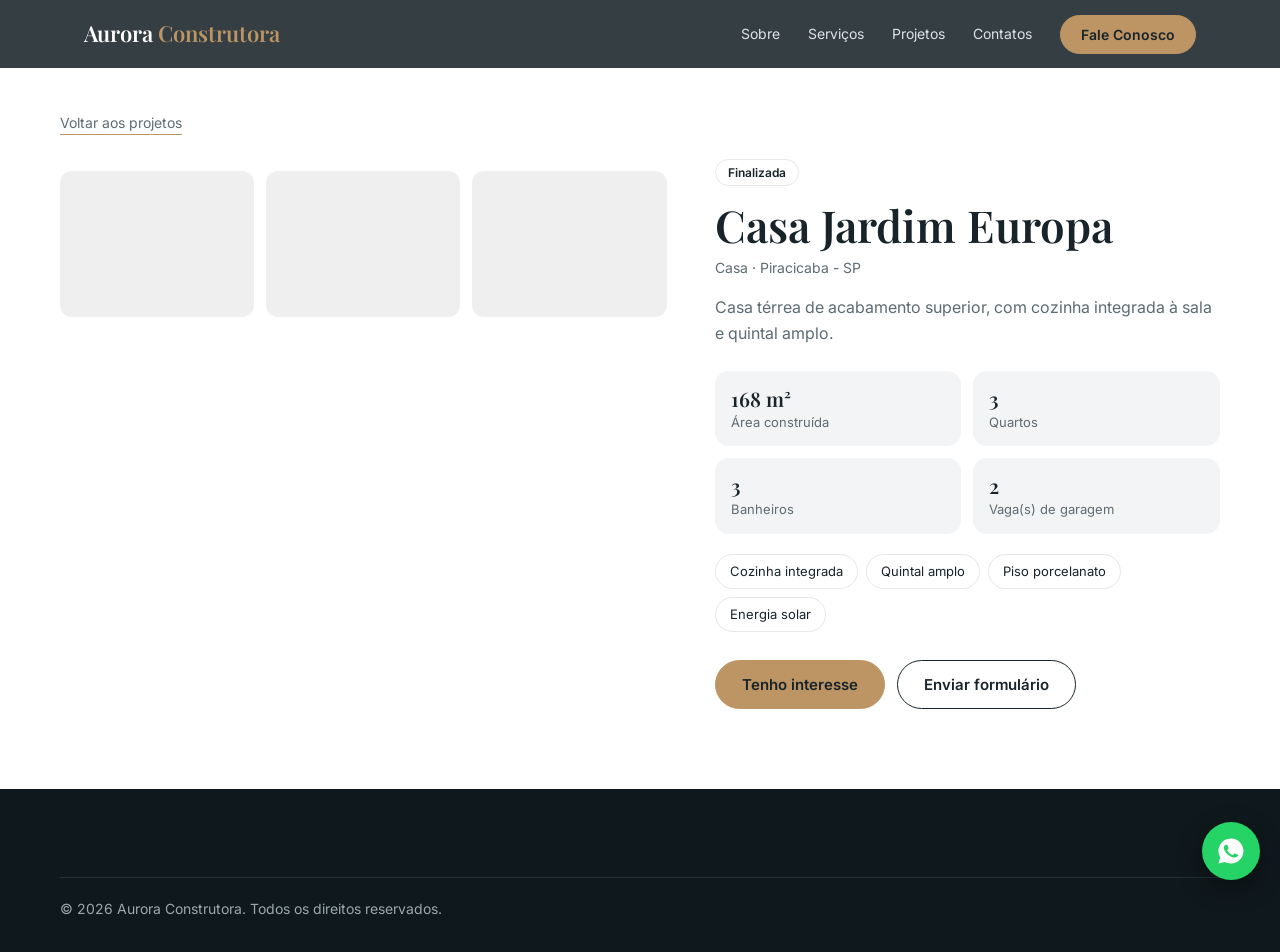
==== imovel.html @ eb1aab71 "feat/fazendo o site completo" ====
<!DOCTYPE html>
<html lang="pt-br">
<head>
    <meta charset="UTF-8">
    <meta name="viewport" content="width=device-width, initial-scale=1.0">
    <link rel="preconnect" href="https://fonts.googleapis.com">
    <link rel="preconnect" href="https://fonts.gstatic.com" crossorigin>
    <link href="https://fonts.googleapis.com/css2?family=Inter:wght@400;500;600&family=Playfair+Display:wght@500;600;700&display=swap" rel="stylesheet">
    <link rel="stylesheet" href="./styles/styles.css">
    <title>Imóvel | Aurora Construtora</title>
</head>
<body>
    <section class="menuBg">
        <header class="menu">
            <div class="logo">
                <a href="index.html"><h1>Aurora <span>Construtora</span></h1></a>
            </div>
            <div class="menuLinks">
                <ul>
                    <li><a href="index.html#containerSobre">Sobre</a></li>
                    <li><a href="index.html#servicos">Serviços</a></li>
                    <li><a href="index.html#containerDestaque">Projetos</a></li>
                    <li><a href="index.html#containerContato">Contatos</a></li>
                    <li><a href="index.html#containerContato" class="botaoFale">Fale Conosco</a></li>
                </ul>
            </div>
        </header>
    </section>

    <!-- Preenchido pelo script.js a partir do ?id= da URL -->
    <main class="containerDetalhe" id="detalhe"></main>

    <footer class="rodape">
        <p class="direitos">© 2026 Aurora Construtora. Todos os direitos reservados.</p>
    </footer>

    <a class="whatsapp" href="https://wa.me/5519900000000" target="_blank" rel="noopener" aria-label="Falar no WhatsApp">
        <svg viewBox="0 0 24 24"><path d="M12 2a10 10 0 00-8.6 15.1L2 22l5-1.3A10 10 0 1012 2zm5.2 14c-.2.6-1.3 1.2-1.8 1.2-.5.1-1 .2-3.3-.7-2.8-1.2-4.6-4-4.7-4.2-.1-.2-1.1-1.5-1.1-2.8s.7-2 1-2.3c.2-.3.5-.3.7-.3h.5c.2 0 .4 0 .6.5l.9 2.1c.1.2.1.4 0 .5l-.4.6-.4.4c-.1.2-.3.3-.1.6.2.3.8 1.3 1.7 2.1 1.2 1 2.1 1.3 2.4 1.5.3.1.5.1.6-.1l.9-1.1c.2-.3.4-.2.6-.1l2 1c.3.1.5.2.5.3.1.2.1.8-.1 1.4z"/></svg>
    </a>

    <script src="./script.js"></script>
</body>
</html>
---- styles/styles.css ----
/* ===== VARIÁVEIS ===== */
:root {
    --petroleo: #18242A;
    --petroleo2: #2A3B44;
    --dourado: #BD9464;
    --branco: #FFFFFF;
    --cinza: #F3F4F5;
    --texto: #5d6b72;
    --borda: #e4e7e9;
    --lateral: max(24px, calc((100% - 1160px) / 2)); /* margem lateral que centraliza o conteúdo */
}

* { box-sizing: border-box; margin: 0; padding: 0; }
html { scroll-behavior: smooth; scroll-padding-top: 80px; }
body { font-family: 'Inter', system-ui, sans-serif; color: var(--petroleo); background: var(--branco); line-height: 1.6; }
a { color: inherit; text-decoration: none; }
ul { list-style: none; }
h1, h2, h3, h4 { font-family: 'Playfair Display', Georgia, serif; font-weight: 600; line-height: 1.15; }
:focus-visible { outline: 2px solid var(--dourado); outline-offset: 3px; }

/* ===== BOTÕES ===== */
.botaoProjetos, .botaoFale, .botaoSaibaMais {
    display: inline-block; padding: 14px 26px; border-radius: 999px; font: 600 15px 'Inter', sans-serif;
    border: 1px solid var(--dourado); cursor: pointer; text-align: center; transition: filter .2s, background .2s;
}
.botaoProjetos, .botaoSaibaMais { background: var(--dourado); color: var(--petroleo); }
.botaoProjetos:hover, .botaoSaibaMais:hover { filter: brightness(1.08); }
.menuLinks .botaoFale { background: var(--dourado); color: var(--petroleo); padding: 10px 20px; }
.locacaoBotoes .botaoFale { background: none; color: var(--branco); border-color: #ffffff66; }
.locacaoBotoes .botaoFale:hover { border-color: var(--dourado); color: var(--dourado); }

/* ===== MENU ===== */
.menuBg { position: fixed; top: 0; left: 0; right: 0; z-index: 20; background: rgba(24, 36, 42, .88); backdrop-filter: blur(12px); }
.menu { max-width: 1160px; margin: 0 auto; padding: 0 24px; height: 68px; display: flex; align-items: center; justify-content: space-between; }
.logo h1 { font-size: 22px; color: var(--branco); }
.logo span { color: var(--dourado); }
.menuLinks ul { display: flex; align-items: center; gap: 28px; }
.menuLinks a { color: #dfe4e6; font-size: 14px; }
.menuLinks a:hover { color: var(--dourado); }
.menuLinks .botaoFale:hover { color: var(--petroleo); filter: brightness(1.08); }

/* ===== HERO ===== */
.containerPrincipal {
    background: var(--petroleo); color: var(--branco); padding: 140px var(--lateral) 0;
    display: grid; grid-template-columns: 1.1fr .9fr; gap: 48px; align-items: end;
}
.containerPrincipalTextos > p:first-child { color: var(--dourado); font-weight: 500; margin-bottom: 16px; }
.containerPrincipalTextos h1 { font-size: clamp(40px, 6vw, 72px); letter-spacing: -.02em; }
.containerPrincipalTextos > p:nth-child(3) { color: #b9c3c8; font-size: 18px; max-width: 46ch; margin: 24px 0 32px; }
.locacaoBotoes { display: flex; gap: 12px; flex-wrap: wrap; }
.avaliacoes ul { display: flex; flex-wrap: wrap; gap: 12px 28px; padding: 40px 0 56px; color: #b9c3c8; font-size: 14px; }
.avaliacoes li { border-left: 2px solid var(--dourado); padding-left: 12px; }
.reservas {
    position: relative; width: 100%; max-width: 440px; aspect-ratio: 4 / 5; justify-self: end; overflow: hidden;
    border-radius: 999px 999px 0 0; background: linear-gradient(180deg, #e2bd8c 0%, var(--dourado) 38%, var(--petroleo2) 100%);
}
.reservas img { position: absolute; inset: 0; width: 100%; height: 100%; object-fit: cover; }
.cardTexto {
    position: absolute; left: 16px; right: 16px; bottom: 16px; padding: 18px 20px; border-radius: 16px;
    background: rgba(24, 36, 42, .78); backdrop-filter: blur(8px); font-size: 15px;
}
.cardTexto span { color: var(--dourado); }

/* ===== SEÇÕES (espaçamento comum e textos de apoio) ===== */
.containerSobre, .containerDestaque, .containerPortifolio, .containerContato { padding: 96px var(--lateral); }
.containerSobre > p:first-child, .containerTitulo > p, .contatoTextos > p:first-child { color: var(--dourado); font-weight: 600; margin-bottom: 12px; }

/* ===== SOBRE ===== */
.containerSobre h1 { font-size: clamp(30px, 4vw, 46px); max-width: 20ch; }
.containerSobre > p:nth-of-type(2) { color: var(--texto); max-width: 62ch; margin-top: 24px; }
.containerSobre > p:nth-of-type(3) {
    font: italic 500 22px 'Playfair Display', serif; border-left: 3px solid var(--dourado); padding-left: 20px; margin: 32px 0 56px; max-width: 40ch;
}
.cards { display: grid; grid-template-columns: repeat(4, 1fr); gap: 20px; }
.card { border: 1px solid var(--borda); border-top: 3px solid var(--dourado); border-radius: 20px; padding: 28px 24px; }
.card h4 { font-size: 21px; margin-bottom: 10px; }
.card p { color: var(--texto); font-size: 15px; }

/* ===== DESTAQUES ===== */
.containerDestaque { background: var(--cinza); }
.containerTitulo { display: grid; grid-template-columns: 1fr auto; gap: 4px 24px; align-items: end; margin-bottom: 36px; }
.containerTitulo p { grid-column: 1 / -1; }
.containerTitulo h1 { font-size: clamp(30px, 4vw, 44px); max-width: 22ch; }
.containerTitulo a { color: var(--petroleo); font-weight: 600; border-bottom: 2px solid var(--dourado); padding-bottom: 2px; }
.cardsDestaque { display: grid; grid-template-columns: 1.4fr 1fr; grid-template-rows: repeat(2, 250px); gap: 16px; }
.cardCasa {
    position: relative; overflow: hidden; border-radius: 20px; display: flex; align-items: flex-end; color: var(--branco);
    background-size: cover; background-position: center;
}
.cardCasa::after { content: ""; position: absolute; inset: 0; background: linear-gradient(0deg, rgba(24, 36, 42, .85), transparent 60%); }
.cardCasa1 { grid-row: span 2; }
/* Troque as imagens: coloque os arquivos em img/ com estes nomes */
.cardCasa1 { background-image: url(../img/destaque1.jpg), linear-gradient(160deg, #2A3B44, #18242A); }
.cardCasa2 { background-image: url(../img/destaque2.jpg), linear-gradient(160deg, #35505d, #18242A); }
.cardCasa3 { background-image: url(../img/destaque3.jpg), linear-gradient(160deg, #2A3B44, #0f181c); }
.textoCard { position: relative; z-index: 1; padding: 24px; }
.smallCard { color: #e2c9a3; font-size: 14px; font-weight: 500; }
.h2Card { font-size: 24px; margin: 2px 0 4px; }
.textoCard p:last-child { font-size: 14px; color: #dfe4e6; }

/* ===== PORTFÓLIO ===== */
.filtros { display: flex; gap: 8px; flex-wrap: wrap; margin-bottom: 28px; }
.filtro { border: 1px solid var(--borda); background: none; color: var(--petroleo); border-radius: 999px; padding: 10px 20px; font: 500 14px 'Inter', sans-serif; cursor: pointer; }
.filtro.ativo { background: var(--petroleo); border-color: var(--petroleo); color: var(--branco); }
.listaImoveis { display: grid; grid-template-columns: repeat(3, 1fr); gap: 24px; }
.cardImovel { border: 1px solid var(--borda); border-radius: 20px; overflow: hidden; background: var(--branco); }
.fotoImovel { position: relative; aspect-ratio: 16 / 11; background-size: cover; background-position: center; }
.status { display: inline-block; font: 600 12px 'Inter', sans-serif; padding: 5px 12px; border-radius: 999px; }
.status.andamento { background: var(--dourado); color: var(--petroleo); }
.status.finalizada { background: var(--branco); color: var(--petroleo); border: 1px solid var(--borda); }
.fotoImovel .status { position: absolute; top: 14px; left: 14px; }
.infoImovel { padding: 20px; }
.infoImovel h3 { font-size: 21px; }
.local { color: var(--texto); font-size: 14px; margin: 4px 0 14px; }
.specs { display: flex; gap: 16px; font-size: 14px; color: var(--texto); margin-bottom: 18px; min-height: 22px; }
.specs li { border-left: 2px solid var(--dourado); padding-left: 10px; }
.botaoSaibaMais { width: 100%; padding: 12px; }

/* ===== CONTATO ===== */
.containerContato { background: var(--petroleo); color: var(--branco); display: grid; grid-template-columns: 1fr 1.1fr; gap: 64px; }
.contatoTextos h1 { font-size: clamp(30px, 4vw, 44px); max-width: 14ch; }
.contatoTextos > p:last-child { color: #b9c3c8; margin-top: 18px; max-width: 38ch; }
.formContato { display: grid; grid-template-columns: 1fr 1fr; gap: 14px; }
.campoLargo { grid-column: span 2; }
.formContato label { display: grid; gap: 6px; font-size: 13px; color: #b9c3c8; }
.formContato input, .formContato select, .formContato textarea {
    width: 100%; font: 400 15px 'Inter', sans-serif; color: var(--branco); background: var(--petroleo2);
    border: 1px solid #3b4f59; border-radius: 12px; padding: 13px 14px;
}
.formContato textarea { min-height: 90px; resize: vertical; }
.confirmacao { color: var(--dourado); font-size: 14px; margin-left: 12px; }

/* ===== RODAPÉ ===== */
.rodape { background: #0f181c; color: #9aa8ae; padding: 56px var(--lateral) 32px; font-size: 14px; }
.rodapeConteudo { display: grid; grid-template-columns: 1.4fr 1fr 1fr; gap: 40px; }
.rodape h3 { color: var(--branco); font-size: 22px; margin-bottom: 12px; }
.rodape h3 span { color: var(--dourado); }
.rodape h4 { color: var(--branco); font: 600 15px 'Inter', sans-serif; margin-bottom: 12px; }
.rodape a { display: block; margin-bottom: 8px; }
.rodape a:hover { color: var(--dourado); }
.direitos { margin-top: 32px; border-top: 1px solid #22313a; padding-top: 20px; }

/* ===== WHATSAPP FLUTUANTE ===== */
.whatsapp {
    position: fixed; right: 20px; bottom: 20px; z-index: 30; width: 58px; height: 58px; border-radius: 50%;
    background: #25D366; display: grid; place-items: center; box-shadow: 0 8px 24px rgba(0, 0, 0, .35);
}
.whatsapp svg { width: 30px; height: 30px; fill: var(--branco); }

/* ===== PÁGINA DO IMÓVEL ===== */
.containerDetalhe { padding: 110px var(--lateral) 80px; }
.voltar { display: inline-block; margin-bottom: 24px; color: var(--texto); font-size: 14px; border-bottom: 1px solid var(--dourado); }
.detalheGrid { display: grid; grid-template-columns: 1.2fr 1fr; gap: 48px; align-items: start; }
.fotoPrincipal { aspect-ratio: 4 / 3; border-radius: 20px; background-size: cover; background-position: center; }
.miniaturas { display: grid; grid-template-columns: repeat(3, 1fr); gap: 12px; margin-top: 12px; }
.mini { aspect-ratio: 4 / 3; border: 2px solid transparent; border-radius: 12px; cursor: pointer; background-size: cover; background-position: center; }
.mini:hover { border-color: var(--dourado); }
.detalheInfo h1 { font-size: clamp(30px, 4vw, 44px); margin: 14px 0 6px; }
.descricao { color: var(--texto); margin: 16px 0 24px; }
.obra { margin-bottom: 24px; font-size: 14px; }
.progresso { height: 8px; background: var(--borda); border-radius: 999px; margin-top: 8px; overflow: hidden; }
.progresso div { height: 100%; background: var(--dourado); }
.ficha { display: grid; grid-template-columns: repeat(2, 1fr); gap: 12px; margin-bottom: 20px; }
.ficha li { background: var(--cinza); border-radius: 14px; padding: 14px 16px; font-size: 13px; color: var(--texto); }
.ficha strong { display: block; font: 600 20px 'Playfair Display', serif; color: var(--petroleo); }
.diferenciais { display: flex; flex-wrap: wrap; gap: 8px; margin-bottom: 28px; }
.diferenciais li { border: 1px solid var(--borda); border-radius: 999px; padding: 6px 14px; font-size: 13px; }
.detalheInfo .botaoFale { color: var(--petroleo); border-color: var(--petroleo); background: none; }

/* ===== RESPONSIVO ===== */
@media (max-width: 960px) {
    .cards { grid-template-columns: 1fr 1fr; }
    .listaImoveis { grid-template-columns: 1fr 1fr; }
}
@media (max-width: 760px) {
    .menuLinks li:not(:last-child) { display: none; }
    .containerPrincipal, .containerContato, .detalheGrid, .rodapeConteudo { grid-template-columns: 1fr; }
    .reservas { justify-self: center; max-width: 320px; }
    .cards, .listaImoveis { grid-template-columns: 1fr; }
    .cardsDestaque { grid-template-columns: 1fr; grid-template-rows: none; }
    .cardCasa { min-height: 220px; }
    .cardCasa1 { grid-row: auto; min-height: 300px; }
    .containerSobre, .containerDestaque, .containerPortifolio, .containerContato { padding-top: 64px; padding-bottom: 64px; }
    .formContato { grid-template-columns: 1fr; }
    .campoLargo { grid-column: auto; }
    .containerTitulo { grid-template-columns: 1fr; }
}
@media (prefers-reduced-motion: reduce) { html { scroll-behavior: auto; } }

/* ===== MODERNIZAÇÃO ===== */
body { -webkit-font-smoothing: antialiased; }
.menuBg { transition: background .3s, box-shadow .3s; }
.menuBg.rolou { background: rgba(24, 36, 42, .97); box-shadow: 0 8px 30px rgba(0, 0, 0, .25); }

/* Hero: brilho dourado, título em degradê e estatísticas em "vidro" */
.containerPrincipal { background: radial-gradient(900px 520px at 88% 18%, rgba(189, 148, 100, .28), transparent 60%), var(--petroleo); }
.containerPrincipalTextos h1 { background: linear-gradient(180deg, #fff 40%, #e8d3b3); -webkit-background-clip: text; background-clip: text; color: transparent; }
.avaliacoes li { border: 1px solid rgba(255, 255, 255, .12); background: rgba(255, 255, 255, .06); border-radius: 14px; padding: 10px 16px; backdrop-filter: blur(6px); }
.reservas { box-shadow: 0 30px 80px rgba(0, 0, 0, .45); }
.reservas img { transition: transform 1.2s ease; }
.reservas:hover img { transform: scale(1.05); }

/* Sobre: texto à esquerda e foto em arco à direita */
.containerSobre { display: grid; grid-template-columns: 1.1fr .9fr; column-gap: 64px; align-content: start; }
.containerSobre > * { grid-column: 1; }
.containerSobre > .sobreImagem { grid-column: 2; grid-row: 1 / 5; width: 100%; height: 100%; min-height: 420px; object-fit: cover; border-radius: 220px 220px 24px 24px; }
.containerSobre > .cards { grid-column: 1 / -1; }
.card { background: var(--branco); }

/* Cards: elevam ao passar o mouse */
.card:hover, .cardImovel:hover { transform: translateY(-6px); box-shadow: 0 24px 50px rgba(24, 36, 42, .14); }
.card:hover { border-top-color: var(--petroleo); }
.cardCasa { transition: filter .3s; }
.cardCasa:hover { filter: brightness(1.1); }
.fotoImovel::after { content: ""; position: absolute; inset: 0; background: linear-gradient(0deg, rgba(24, 36, 42, .35), transparent 55%); }
.fotoImovel .status { z-index: 1; }

/* Formulário em "vidro" */
.formContato { background: rgba(255, 255, 255, .04); border: 1px solid rgba(255, 255, 255, .08); border-radius: 24px; padding: 28px; }
.formContato input:focus, .formContato select:focus, .formContato textarea:focus { border-color: var(--dourado); outline: none; }

/* WhatsApp pulsando */
@keyframes pulso { 0% { box-shadow: 0 0 0 0 rgba(37, 211, 102, .5); } 100% { box-shadow: 0 0 0 18px rgba(37, 211, 102, 0); } }
.whatsapp { animation: pulso 2.4s infinite; }

/* Animação de entrada (classes adicionadas pelo script.js) */
.reveal { opacity: 0; transform: translateY(24px); transition: opacity .7s ease, transform .5s ease, box-shadow .35s ease; }
.reveal.visivel { opacity: 1; transform: none; }
.card.reveal:hover, .cardImovel.reveal:hover { transform: translateY(-6px); }

@media (max-width: 760px) {
    .containerSobre { grid-template-columns: 1fr; }
    .containerSobre > .sobreImagem { grid-column: 1; grid-row: auto; min-height: 320px; margin-bottom: 40px; }
}
@media (prefers-reduced-motion: reduce) { .whatsapp { animation: none; } }
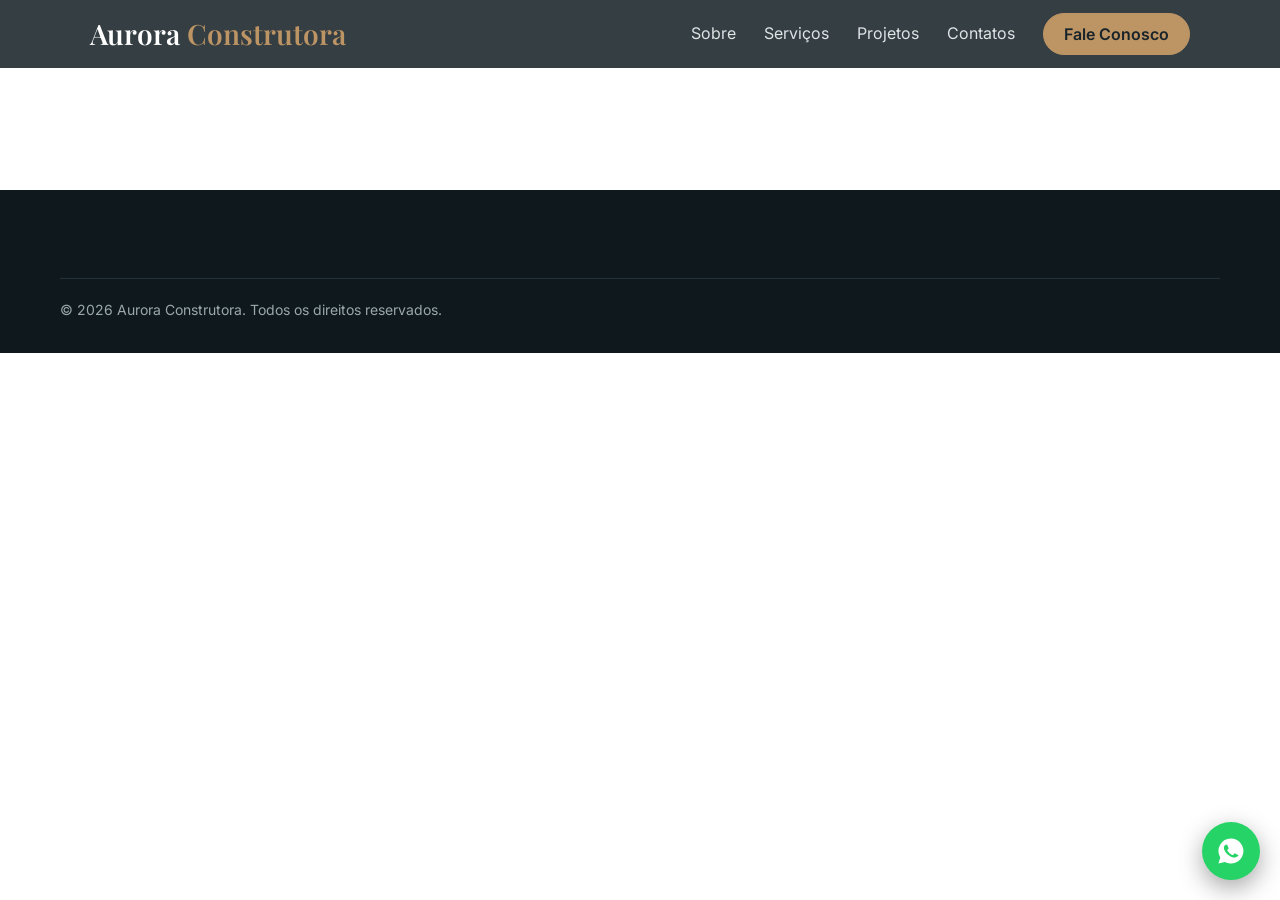
==== commit 9e0dd7a8: "fix/tentando arrumar alguns erros" ====
--- a/imovel.html
+++ b/imovel.html
@@ -6,7 +6,9 @@
     <link rel="preconnect" href="https://fonts.googleapis.com">
     <link rel="preconnect" href="https://fonts.gstatic.com" crossorigin>
     <link href="https://fonts.googleapis.com/css2?family=Inter:wght@400;500;600&family=Playfair+Display:wght@500;600;700&display=swap" rel="stylesheet">
+
     <link rel="stylesheet" href="./styles/styles.css">
+        <link rel="icon" type="image/x-icon" href="./images/icon_casa.png">
     <title>Imóvel | Aurora Construtora</title>
 </head>
 <body>
@@ -17,17 +19,16 @@
             </div>
             <div class="menuLinks">
                 <ul>
-                    <li><a href="index.html#containerSobre">Sobre</a></li>
-                    <li><a href="index.html#servicos">Serviços</a></li>
-                    <li><a href="index.html#containerDestaque">Projetos</a></li>
-                    <li><a href="index.html#containerContato">Contatos</a></li>
+                    <li class="itemMenu"><a href="index.html#containerSobre">Sobre</a></li>
+                    <li class="itemMenu"><a href="index.html#servicos">Serviços</a></li>
+                    <li class="itemMenu"><a href="index.html#containerDestaque">Projetos</a></li>
+                    <li class="itemMenu"><a href="index.html#containerContato">Contatos</a></li>
                     <li><a href="index.html#containerContato" class="botaoFale">Fale Conosco</a></li>
                 </ul>
             </div>
         </header>
     </section>
 
-    <!-- Preenchido pelo script.js a partir do ?id= da URL -->
     <main class="containerDetalhe" id="detalhe"></main>
 
     <footer class="rodape">
@@ -38,6 +39,6 @@
         <svg viewBox="0 0 24 24"><path d="M12 2a10 10 0 00-8.6 15.1L2 22l5-1.3A10 10 0 1012 2zm5.2 14c-.2.6-1.3 1.2-1.8 1.2-.5.1-1 .2-3.3-.7-2.8-1.2-4.6-4-4.7-4.2-.1-.2-1.1-1.5-1.1-2.8s.7-2 1-2.3c.2-.3.5-.3.7-.3h.5c.2 0 .4 0 .6.5l.9 2.1c.1.2.1.4 0 .5l-.4.6-.4.4c-.1.2-.3.3-.1.6.2.3.8 1.3 1.7 2.1 1.2 1 2.1 1.3 2.4 1.5.3.1.5.1.6-.1l.9-1.1c.2-.3.4-.2.6-.1l2 1c.3.1.5.2.5.3.1.2.1.8-.1 1.4z"/></svg>
     </a>
 
-    <script src="./script.js"></script>
+    <script src="./script.js" defer></script>
 </body>
-</html>
+</html>
--- a/styles/styles.css
+++ b/styles/styles.css
@@ -1,4 +1,8 @@
-/* ===== VARIÁVEIS ===== */
+/* ==========================================================
+   GERAL (todas as páginas)
+   ========================================================== */
+
+/* VARIÁVEIS */
 :root {
     --petroleo: #18242A;
     --petroleo2: #2A3B44;
@@ -7,229 +11,881 @@
     --cinza: #F3F4F5;
     --texto: #5d6b72;
     --borda: #e4e7e9;
-    --lateral: max(24px, calc((100% - 1160px) / 2)); /* margem lateral que centraliza o conteúdo */
-}
-
-* { box-sizing: border-box; margin: 0; padding: 0; }
-html { scroll-behavior: smooth; scroll-padding-top: 80px; }
-body { font-family: 'Inter', system-ui, sans-serif; color: var(--petroleo); background: var(--branco); line-height: 1.6; }
-a { color: inherit; text-decoration: none; }
-ul { list-style: none; }
-h1, h2, h3, h4 { font-family: 'Playfair Display', Georgia, serif; font-weight: 600; line-height: 1.15; }
-:focus-visible { outline: 2px solid var(--dourado); outline-offset: 3px; }
-
-/* ===== BOTÕES ===== */
+    --lateral: max(24px, calc((100% - 1160px) / 2));
+}
+
+/* BASE */
+* {
+    box-sizing: border-box;
+    margin: 0;
+    padding: 0;
+}
+
+html {
+    scroll-behavior: smooth;
+    scroll-padding-top: 80px;
+}
+
+body {
+    font-family: 'Inter', system-ui, sans-serif;
+    color: var(--petroleo);
+    background: var(--branco);
+    line-height: 1.6;
+    -webkit-font-smoothing: antialiased;
+}
+
+a {
+    color: inherit;
+    text-decoration: none;
+}
+
+ul {
+    list-style: none;
+}
+
+h1, h2, h3, h4 {
+    font-family: 'Playfair Display', Georgia, serif;
+    font-weight: 600;
+    line-height: 1.15;
+}
+
+:focus-visible {
+    outline: 2px solid var(--dourado);
+    outline-offset: 3px;
+}
+
+/* BOTÕES (estilo base comum; as variações ficam em cada seção) */
 .botaoProjetos, .botaoFale, .botaoSaibaMais {
-    display: inline-block; padding: 14px 26px; border-radius: 999px; font: 600 15px 'Inter', sans-serif;
-    border: 1px solid var(--dourado); cursor: pointer; text-align: center; transition: filter .2s, background .2s;
-}
-.botaoProjetos, .botaoSaibaMais { background: var(--dourado); color: var(--petroleo); }
-.botaoProjetos:hover, .botaoSaibaMais:hover { filter: brightness(1.08); }
-.menuLinks .botaoFale { background: var(--dourado); color: var(--petroleo); padding: 10px 20px; }
-.locacaoBotoes .botaoFale { background: none; color: var(--branco); border-color: #ffffff66; }
-.locacaoBotoes .botaoFale:hover { border-color: var(--dourado); color: var(--dourado); }
-
-/* ===== MENU ===== */
-.menuBg { position: fixed; top: 0; left: 0; right: 0; z-index: 20; background: rgba(24, 36, 42, .88); backdrop-filter: blur(12px); }
-.menu { max-width: 1160px; margin: 0 auto; padding: 0 24px; height: 68px; display: flex; align-items: center; justify-content: space-between; }
-.logo h1 { font-size: 22px; color: var(--branco); }
-.logo span { color: var(--dourado); }
-.menuLinks ul { display: flex; align-items: center; gap: 28px; }
-.menuLinks a { color: #dfe4e6; font-size: 14px; }
-.menuLinks a:hover { color: var(--dourado); }
-.menuLinks .botaoFale:hover { color: var(--petroleo); filter: brightness(1.08); }
-
-/* ===== HERO ===== */
+    display: inline-block;
+    padding: 14px 26px;
+    border-radius: 999px;
+    font: 600 15px 'Inter', sans-serif;
+    border: 1px solid var(--dourado);
+    cursor: pointer;
+    text-align: center;
+    transition: filter .2s, background .2s;
+}
+
+.botaoProjetos, .botaoSaibaMais {
+    background: var(--dourado);
+    color: var(--petroleo);
+}
+
+.botaoProjetos:hover, .botaoSaibaMais:hover {
+    filter: brightness(1.08);
+}
+
+/* ETIQUETA (texto pequeno dourado acima dos títulos) */
+.etiqueta {
+    color: var(--dourado);
+    font-weight: 600;
+    margin-bottom: 12px;
+}
+
+/* MENU */
+.menuBg {
+    position: fixed;
+    top: 0;
+    left: 0;
+    right: 0;
+    z-index: 20;
+    background: rgba(24, 36, 42, .88);
+    backdrop-filter: blur(12px);
+    transition: background .3s, box-shadow .3s;
+}
+
+.menuBg.rolou {
+    background: rgba(24, 36, 42, .97);
+    box-shadow: 0 8px 30px rgba(0, 0, 0, .25);
+}
+
+.menu {
+    max-width: 1160px;
+    margin: 0 auto;
+    padding: 0 30px;
+    height: 68px;
+    display: flex;
+    align-items: center;
+    justify-content: space-between;
+}
+
+.logo h1 {
+    font-size: 28px;
+    color: var(--branco);
+}
+
+.logo span {
+    color: var(--dourado);
+}
+
+.menuLinks ul {
+    display: flex;
+    align-items: center;
+    gap: 28px;
+}
+
+.menuLinks a {
+    color: #dfe4e6;
+    font-size: 16px;
+}
+
+.menuLinks a:hover {
+    color: var(--dourado);
+}
+
+/* Botão "Fale Conosco" do menu */
+.menuLinks .botaoFale {
+    background: var(--dourado);
+    color: var(--petroleo);
+    padding: 10px 20px;
+}
+
+.menuLinks .botaoFale:hover {
+    color: var(--petroleo);
+    filter: brightness(1.08);
+}
+
+/* RODAPÉ */
+.rodape {
+    background: #0f181c;
+    color: #9aa8ae;
+    padding: 56px var(--lateral) 32px;
+    font-size: 14px;
+}
+
+.rodapeConteudo {
+    display: grid;
+    grid-template-columns: 1.4fr 1fr 1fr;
+    gap: 40px;
+}
+
+.rodape h3 {
+    color: var(--branco);
+    font-size: 22px;
+    margin-bottom: 12px;
+}
+
+.rodape h3 span {
+    color: var(--dourado);
+}
+
+.rodape h4 {
+    color: var(--branco);
+    font: 600 15px 'Inter', sans-serif;
+    margin-bottom: 12px;
+}
+
+.rodape a {
+    display: block;
+    margin-bottom: 8px;
+}
+
+.rodape a:hover {
+    color: var(--dourado);
+}
+
+.direitos {
+    margin-top: 32px;
+    border-top: 1px solid #22313a;
+    padding-top: 20px;
+}
+
+/* WHATSAPP FLUTUANTE */
+.whatsapp {
+    position: fixed;
+    right: 20px;
+    bottom: 20px;
+    z-index: 30;
+    width: 58px;
+    height: 58px;
+    border-radius: 50%;
+    background: #25D366;
+    display: grid;
+    place-items: center;
+    box-shadow: 0 8px 24px rgba(0, 0, 0, .35);
+    transition: transform .5s ease;
+}
+
+.whatsapp svg {
+    width: 30px;
+    height: 30px;
+    fill: var(--branco);
+}
+
+.whatsapp:hover {
+    transform: scale(1.2);
+}
+
+
+/* PÁGINA PRINCIPAL */
+
+/* HERO */
 .containerPrincipal {
-    background: var(--petroleo); color: var(--branco); padding: 140px var(--lateral) 0;
-    display: grid; grid-template-columns: 1.1fr .9fr; gap: 48px; align-items: end;
-}
-.containerPrincipalTextos > p:first-child { color: var(--dourado); font-weight: 500; margin-bottom: 16px; }
-.containerPrincipalTextos h1 { font-size: clamp(40px, 6vw, 72px); letter-spacing: -.02em; }
-.containerPrincipalTextos > p:nth-child(3) { color: #b9c3c8; font-size: 18px; max-width: 46ch; margin: 24px 0 32px; }
-.locacaoBotoes { display: flex; gap: 12px; flex-wrap: wrap; }
-.avaliacoes ul { display: flex; flex-wrap: wrap; gap: 12px 28px; padding: 40px 0 56px; color: #b9c3c8; font-size: 14px; }
-.avaliacoes li { border-left: 2px solid var(--dourado); padding-left: 12px; }
+    background: radial-gradient(900px 520px at 88% 18%, rgba(189, 148, 100, .28), transparent 60%), var(--petroleo);
+    color: var(--branco);
+    padding: 140px var(--lateral) 0;
+    display: grid;
+    grid-template-columns: 1.1fr .9fr;
+    gap: 48px;
+    align-items: end;
+}
+
+.tituloHero {
+    font-size: clamp(40px, 6vw, 72px);
+    letter-spacing: -.02em;
+    background: linear-gradient(180deg, #fff 40%, #e8d3b3);
+    -webkit-background-clip: text;
+    background-clip: text;
+    color: transparent;
+}
+
+.textoHero {
+    color: #b9c3c8;
+    font-size: 18px;
+    max-width: 46ch;
+    margin: 24px 0 32px;
+}
+
+.locacaoBotoes {
+    display: flex;
+    gap: 12px;
+    flex-wrap: wrap;
+}
+
+.locacaoBotoes .botaoFale {
+    background: none;
+    color: var(--branco);
+    border-color: #ffffff66;
+}
+
+.locacaoBotoes .botaoFale:hover {
+    border-color: var(--dourado);
+    color: var(--dourado);
+}
+
+.avaliacoes ul {
+    display: flex;
+    flex-wrap: wrap;
+    gap: 12px 28px;
+    padding: 40px 0 56px;
+    color: #b9c3c8;
+    font-size: 14px;
+}
+
+.avaliacoes li {
+    border: 1px solid rgba(255, 255, 255, .12);
+    background: rgba(255, 255, 255, .06);
+    border-radius: 14px;
+    padding: 10px 16px;
+    backdrop-filter: blur(6px);
+}
+
+/* Foto em arco */
 .reservas {
-    position: relative; width: 100%; max-width: 440px; aspect-ratio: 4 / 5; justify-self: end; overflow: hidden;
-    border-radius: 999px 999px 0 0; background: linear-gradient(180deg, #e2bd8c 0%, var(--dourado) 38%, var(--petroleo2) 100%);
-}
-.reservas img { position: absolute; inset: 0; width: 100%; height: 100%; object-fit: cover; }
+    position: relative;
+    width: 100%;
+    max-width: 440px;
+    aspect-ratio: 4 / 5;
+    justify-self: end;
+    overflow: hidden;
+    border-radius: 999px 999px 0 0;
+    background: linear-gradient(180deg, #e2bd8c 0%, var(--dourado) 38%, var(--petroleo2) 100%);
+    box-shadow: 0 30px 80px rgba(0, 0, 0, .45);
+}
+
+.reservas img {
+    position: absolute;
+    inset: 0;
+    width: 100%;
+    height: 100%;
+    object-fit: cover;
+}
+
 .cardTexto {
-    position: absolute; left: 16px; right: 16px; bottom: 16px; padding: 18px 20px; border-radius: 16px;
-    background: rgba(24, 36, 42, .78); backdrop-filter: blur(8px); font-size: 15px;
-}
-.cardTexto span { color: var(--dourado); }
-
-/* ===== SEÇÕES (espaçamento comum e textos de apoio) ===== */
-.containerSobre, .containerDestaque, .containerPortifolio, .containerContato { padding: 96px var(--lateral); }
-.containerSobre > p:first-child, .containerTitulo > p, .contatoTextos > p:first-child { color: var(--dourado); font-weight: 600; margin-bottom: 12px; }
-
-/* ===== SOBRE ===== */
-.containerSobre h1 { font-size: clamp(30px, 4vw, 46px); max-width: 20ch; }
-.containerSobre > p:nth-of-type(2) { color: var(--texto); max-width: 62ch; margin-top: 24px; }
-.containerSobre > p:nth-of-type(3) {
-    font: italic 500 22px 'Playfair Display', serif; border-left: 3px solid var(--dourado); padding-left: 20px; margin: 32px 0 56px; max-width: 40ch;
-}
-.cards { display: grid; grid-template-columns: repeat(4, 1fr); gap: 20px; }
-.card { border: 1px solid var(--borda); border-top: 3px solid var(--dourado); border-radius: 20px; padding: 28px 24px; }
-.card h4 { font-size: 21px; margin-bottom: 10px; }
-.card p { color: var(--texto); font-size: 15px; }
-
-/* ===== DESTAQUES ===== */
-.containerDestaque { background: var(--cinza); }
-.containerTitulo { display: grid; grid-template-columns: 1fr auto; gap: 4px 24px; align-items: end; margin-bottom: 36px; }
-.containerTitulo p { grid-column: 1 / -1; }
-.containerTitulo h1 { font-size: clamp(30px, 4vw, 44px); max-width: 22ch; }
-.containerTitulo a { color: var(--petroleo); font-weight: 600; border-bottom: 2px solid var(--dourado); padding-bottom: 2px; }
-.cardsDestaque { display: grid; grid-template-columns: 1.4fr 1fr; grid-template-rows: repeat(2, 250px); gap: 16px; }
+    position: absolute;
+    left: 16px;
+    right: 16px;
+    bottom: 16px;
+    padding: 18px 20px;
+    border-radius: 16px;
+    background: rgba(24, 36, 42, .78);
+    backdrop-filter: blur(8px);
+    font-size: 15px;
+}
+
+.cardTexto span {
+    color: var(--dourado);
+}
+
+.containerSobre, .containerDestaque, .containerPortifolio, .containerContato {
+    padding: 96px var(--lateral);
+}
+
+/* SOBRE */
+.containerSobre {
+    display: grid;
+    grid-template-columns: 1.1fr .9fr;
+    column-gap: 64px;
+}
+
+.containerSobre h1 {
+    font-size: clamp(30px, 4vw, 46px);
+    max-width: 20ch;
+}
+
+.textoSobre {
+    color: var(--texto);
+    max-width: 62ch;
+    margin-top: 24px;
+}
+
+.citacao {
+    font: italic 500 22px 'Playfair Display', serif;
+    border-left: 3px solid var(--dourado);
+    padding-left: 20px;
+    margin: 32px 0 56px;
+    max-width: 40ch;
+}
+
+.sobreImagem {
+    width: 100%;
+    height: 100%;
+    min-height: 420px;
+    object-fit: cover;
+    border-radius: 220px 220px 24px 24px;
+}
+
+/* Cards de serviços */
+.cards {
+    grid-column: 1 / -1;
+    display: grid;
+    grid-template-columns: repeat(4, 1fr);
+    gap: 20px;
+    margin-top: 50px;
+}
+
+.card {
+    background: var(--branco);
+    border: 1px solid var(--borda);
+    border-top: 3px solid var(--dourado);
+    border-radius: 20px;
+    padding: 28px 24px;
+    transition: transform .3s, box-shadow .3s;
+}
+
+.card:hover {
+    transform: translateY(-6px);
+    box-shadow: 0 24px 50px rgba(24, 36, 42, .14);
+    border-top-color: var(--petroleo);
+}
+
+.card h4 {
+    font-size: 21px;
+    margin-bottom: 10px;
+}
+
+.card p {
+    color: var(--texto);
+    font-size: 15px;
+}
+
+/* DESTAQUES */
+.containerDestaque {
+    background: var(--cinza);
+}
+
+.containerTitulo {
+    display: grid;
+    grid-template-columns: 1fr auto;
+    gap: 4px 24px;
+    align-items: end;
+    margin-bottom: 36px;
+}
+
+.containerTitulo .etiqueta {
+    grid-column: 1 / -1;
+}
+
+.containerTitulo h1 {
+    font-size: clamp(30px, 4vw, 44px);
+    max-width: 22ch;
+}
+
+.containerTitulo a {
+    color: var(--petroleo);
+    font-weight: 600;
+    border-bottom: 2px solid var(--dourado);
+    padding-bottom: 2px;
+}
+
+.cardsDestaque {
+    display: grid;
+    grid-template-columns: 1.4fr 1fr;
+    grid-template-rows: repeat(2, 250px);
+    gap: 16px;
+}
+
 .cardCasa {
-    position: relative; overflow: hidden; border-radius: 20px; display: flex; align-items: flex-end; color: var(--branco);
-    background-size: cover; background-position: center;
-}
-.cardCasa::after { content: ""; position: absolute; inset: 0; background: linear-gradient(0deg, rgba(24, 36, 42, .85), transparent 60%); }
-.cardCasa1 { grid-row: span 2; }
-/* Troque as imagens: coloque os arquivos em img/ com estes nomes */
-.cardCasa1 { background-image: url(../img/destaque1.jpg), linear-gradient(160deg, #2A3B44, #18242A); }
-.cardCasa2 { background-image: url(../img/destaque2.jpg), linear-gradient(160deg, #35505d, #18242A); }
-.cardCasa3 { background-image: url(../img/destaque3.jpg), linear-gradient(160deg, #2A3B44, #0f181c); }
-.textoCard { position: relative; z-index: 1; padding: 24px; }
-.smallCard { color: #e2c9a3; font-size: 14px; font-weight: 500; }
-.h2Card { font-size: 24px; margin: 2px 0 4px; }
-.textoCard p:last-child { font-size: 14px; color: #dfe4e6; }
-
-/* ===== PORTFÓLIO ===== */
-.filtros { display: flex; gap: 8px; flex-wrap: wrap; margin-bottom: 28px; }
-.filtro { border: 1px solid var(--borda); background: none; color: var(--petroleo); border-radius: 999px; padding: 10px 20px; font: 500 14px 'Inter', sans-serif; cursor: pointer; }
-.filtro.ativo { background: var(--petroleo); border-color: var(--petroleo); color: var(--branco); }
-.listaImoveis { display: grid; grid-template-columns: repeat(3, 1fr); gap: 24px; }
-.cardImovel { border: 1px solid var(--borda); border-radius: 20px; overflow: hidden; background: var(--branco); }
-.fotoImovel { position: relative; aspect-ratio: 16 / 11; background-size: cover; background-position: center; }
-.status { display: inline-block; font: 600 12px 'Inter', sans-serif; padding: 5px 12px; border-radius: 999px; }
-.status.andamento { background: var(--dourado); color: var(--petroleo); }
-.status.finalizada { background: var(--branco); color: var(--petroleo); border: 1px solid var(--borda); }
-.fotoImovel .status { position: absolute; top: 14px; left: 14px; }
-.infoImovel { padding: 20px; }
-.infoImovel h3 { font-size: 21px; }
-.local { color: var(--texto); font-size: 14px; margin: 4px 0 14px; }
-.specs { display: flex; gap: 16px; font-size: 14px; color: var(--texto); margin-bottom: 18px; min-height: 22px; }
-.specs li { border-left: 2px solid var(--dourado); padding-left: 10px; }
-.botaoSaibaMais { width: 100%; padding: 12px; }
-
-/* ===== CONTATO ===== */
-.containerContato { background: var(--petroleo); color: var(--branco); display: grid; grid-template-columns: 1fr 1.1fr; gap: 64px; }
-.contatoTextos h1 { font-size: clamp(30px, 4vw, 44px); max-width: 14ch; }
-.contatoTextos > p:last-child { color: #b9c3c8; margin-top: 18px; max-width: 38ch; }
-.formContato { display: grid; grid-template-columns: 1fr 1fr; gap: 14px; }
-.campoLargo { grid-column: span 2; }
-.formContato label { display: grid; gap: 6px; font-size: 13px; color: #b9c3c8; }
+    position: relative;
+    overflow: hidden;
+    border-radius: 20px;
+    display: flex;
+    align-items: flex-end;
+    color: var(--branco);
+    background-size: cover;
+    background-position: center;
+    transition: filter .3s;
+}
+
+.cardCasa:hover {
+    filter: brightness(1.1);
+}
+
+.cardCasa::after {
+    content: "";
+    position: absolute;
+    inset: 0;
+    background: linear-gradient(0deg, rgba(24, 36, 42, .85), transparent 60%);
+}
+
+.cardCasa1 {
+    grid-row: span 2;
+    background-image: url(../img/destaque1.jpg), linear-gradient(160deg, #2A3B44, #18242A);
+}
+
+.cardCasa2 {
+    background-image: url(../img/destaque2.jpg), linear-gradient(160deg, #35505d, #18242A);
+}
+
+.cardCasa3 {
+    background-image: url(../img/destaque3.jpg), linear-gradient(160deg, #2A3B44, #0f181c);
+}
+
+.textoCard {
+    position: relative;
+    z-index: 1;
+    padding: 24px;
+}
+
+.smallCard {
+    color: #e2c9a3;
+    font-size: 14px;
+    font-weight: 500;
+}
+
+.h2Card {
+    font-size: 24px;
+    margin: 2px 0 4px;
+}
+
+.cidadeCard {
+    font-size: 14px;
+    color: #dfe4e6;
+}
+
+/* PORTFÓLIO */
+.filtros {
+    display: flex;
+    gap: 8px;
+    flex-wrap: wrap;
+    margin-bottom: 28px;
+}
+
+.filtro {
+    border: 1px solid var(--borda);
+    background: none;
+    color: var(--petroleo);
+    border-radius: 999px;
+    padding: 10px 20px;
+    font: 500 14px 'Inter', sans-serif;
+    cursor: pointer;
+}
+
+.filtro.ativo {
+    background: var(--petroleo);
+    border-color: var(--petroleo);
+    color: var(--branco);
+}
+
+.listaImoveis {
+    display: grid;
+    grid-template-columns: repeat(3, 1fr);
+    gap: 24px;
+}
+
+.cardImovel {
+    border: 1px solid var(--borda);
+    border-radius: 20px;
+    overflow: hidden;
+    background: var(--branco);
+    transition: transform .3s, box-shadow .3s;
+}
+
+.cardImovel:hover {
+    transform: translateY(-6px);
+    box-shadow: 0 24px 50px rgba(24, 36, 42, .14);
+}
+
+.fotoImovel {
+    position: relative;
+    aspect-ratio: 16 / 11;
+    background: var(--petroleo2);
+}
+
+.fotoImovel::after {
+    content: "";
+    position: absolute;
+    inset: 0;
+    background: linear-gradient(0deg, rgba(24, 36, 42, .35), transparent 55%);
+}
+
+.fotoImovel img {
+    display: block;
+    width: 100%;
+    height: 100%;
+    object-fit: cover;
+}
+
+.status {
+    display: inline-block;
+    font: 600 12px 'Inter', sans-serif;
+    padding: 5px 12px;
+    border-radius: 999px;
+}
+
+.status.andamento {
+    background: var(--dourado);
+    color: var(--petroleo);
+}
+
+.status.finalizada {
+    background: var(--branco);
+    color: var(--petroleo);
+    border: 1px solid var(--borda);
+}
+
+.fotoImovel .status {
+    position: absolute;
+    top: 14px;
+    left: 14px;
+    z-index: 1;
+}
+
+.infoImovel {
+    padding: 20px;
+}
+
+.infoImovel h3 {
+    font-size: 21px;
+}
+
+.local {
+    color: var(--texto);
+    font-size: 14px;
+    margin: 4px 0 14px;
+}
+
+.specs {
+    display: flex;
+    gap: 16px;
+    font-size: 14px;
+    color: var(--texto);
+    margin-bottom: 18px;
+    min-height: 22px;
+}
+
+.specs li {
+    border-left: 2px solid var(--dourado);
+    padding-left: 10px;
+}
+
+.botaoSaibaMais {
+    width: 100%;
+    padding: 12px;
+}
+
+/* CONTATO */
+.containerContato {
+    background: var(--petroleo);
+    color: var(--branco);
+    display: grid;
+    grid-template-columns: 1fr 1.1fr;
+    gap: 64px;
+}
+
+.contatoTextos h1 {
+    font-size: clamp(30px, 4vw, 44px);
+    max-width: 14ch;
+}
+
+.textoContato {
+    color: #b9c3c8;
+    margin-top: 18px;
+    max-width: 38ch;
+}
+
+.formContato {
+    display: grid;
+    grid-template-columns: 1fr 1fr;
+    gap: 14px;
+    background: rgba(255, 255, 255, .04);
+    border: 1px solid rgba(255, 255, 255, .08);
+    border-radius: 24px;
+    padding: 28px;
+}
+
+.campoLargo {
+    grid-column: span 2;
+}
+
+.formContato label {
+    display: grid;
+    gap: 6px;
+    font-size: 13px;
+    color: #b9c3c8;
+}
+
 .formContato input, .formContato select, .formContato textarea {
-    width: 100%; font: 400 15px 'Inter', sans-serif; color: var(--branco); background: var(--petroleo2);
-    border: 1px solid #3b4f59; border-radius: 12px; padding: 13px 14px;
-}
-.formContato textarea { min-height: 90px; resize: vertical; }
-.confirmacao { color: var(--dourado); font-size: 14px; margin-left: 12px; }
-
-/* ===== RODAPÉ ===== */
-.rodape { background: #0f181c; color: #9aa8ae; padding: 56px var(--lateral) 32px; font-size: 14px; }
-.rodapeConteudo { display: grid; grid-template-columns: 1.4fr 1fr 1fr; gap: 40px; }
-.rodape h3 { color: var(--branco); font-size: 22px; margin-bottom: 12px; }
-.rodape h3 span { color: var(--dourado); }
-.rodape h4 { color: var(--branco); font: 600 15px 'Inter', sans-serif; margin-bottom: 12px; }
-.rodape a { display: block; margin-bottom: 8px; }
-.rodape a:hover { color: var(--dourado); }
-.direitos { margin-top: 32px; border-top: 1px solid #22313a; padding-top: 20px; }
-
-/* ===== WHATSAPP FLUTUANTE ===== */
-.whatsapp {
-    position: fixed; right: 20px; bottom: 20px; z-index: 30; width: 58px; height: 58px; border-radius: 50%;
-    background: #25D366; display: grid; place-items: center; box-shadow: 0 8px 24px rgba(0, 0, 0, .35);
-}
-.whatsapp svg { width: 30px; height: 30px; fill: var(--branco); }
-
-/* ===== PÁGINA DO IMÓVEL ===== */
-.containerDetalhe { padding: 110px var(--lateral) 80px; }
-.voltar { display: inline-block; margin-bottom: 24px; color: var(--texto); font-size: 14px; border-bottom: 1px solid var(--dourado); }
-.detalheGrid { display: grid; grid-template-columns: 1.2fr 1fr; gap: 48px; align-items: start; }
-.fotoPrincipal { aspect-ratio: 4 / 3; border-radius: 20px; background-size: cover; background-position: center; }
-.miniaturas { display: grid; grid-template-columns: repeat(3, 1fr); gap: 12px; margin-top: 12px; }
-.mini { aspect-ratio: 4 / 3; border: 2px solid transparent; border-radius: 12px; cursor: pointer; background-size: cover; background-position: center; }
-.mini:hover { border-color: var(--dourado); }
-.detalheInfo h1 { font-size: clamp(30px, 4vw, 44px); margin: 14px 0 6px; }
-.descricao { color: var(--texto); margin: 16px 0 24px; }
-.obra { margin-bottom: 24px; font-size: 14px; }
-.progresso { height: 8px; background: var(--borda); border-radius: 999px; margin-top: 8px; overflow: hidden; }
-.progresso div { height: 100%; background: var(--dourado); }
-.ficha { display: grid; grid-template-columns: repeat(2, 1fr); gap: 12px; margin-bottom: 20px; }
-.ficha li { background: var(--cinza); border-radius: 14px; padding: 14px 16px; font-size: 13px; color: var(--texto); }
-.ficha strong { display: block; font: 600 20px 'Playfair Display', serif; color: var(--petroleo); }
-.diferenciais { display: flex; flex-wrap: wrap; gap: 8px; margin-bottom: 28px; }
-.diferenciais li { border: 1px solid var(--borda); border-radius: 999px; padding: 6px 14px; font-size: 13px; }
-.detalheInfo .botaoFale { color: var(--petroleo); border-color: var(--petroleo); background: none; }
-
-/* ===== RESPONSIVO ===== */
+    width: 100%;
+    font: 400 15px 'Inter', sans-serif;
+    color: var(--branco);
+    background: var(--petroleo2);
+    border: 1px solid #3b4f59;
+    border-radius: 12px;
+    padding: 13px 14px;
+}
+
+.formContato input:focus, .formContato select:focus, .formContato textarea:focus {
+    border-color: var(--dourado);
+    outline: none;
+}
+
+.formContato textarea {
+    min-height: 90px;
+    resize: vertical;
+}
+
+.confirmacao {
+    color: var(--dourado);
+    font-size: 14px;
+    margin-left: 12px;
+}
+
+
+/* PÁGINA IMÓVEL */
+
+.containerDetalhe {
+    padding: 110px var(--lateral) 80px;
+}
+
+.voltar {
+    display: inline-block;
+    margin-bottom: 24px;
+    color: var(--texto);
+    font-size: 14px;
+    border-bottom: 1px solid var(--dourado);
+}
+
+.detalheGrid {
+    display: grid;
+    grid-template-columns: 1.2fr 1fr;
+    gap: 48px;
+    align-items: start;
+}
+
+/* Galeria de fotos */
+.fotoPrincipal {
+    display: block;
+    width: 100%;
+    aspect-ratio: 4 / 3;
+    object-fit: cover;
+    border-radius: 20px;
+}
+
+.miniaturas {
+    display: grid;
+    grid-template-columns: repeat(3, 1fr);
+    gap: 12px;
+    margin-top: 12px;
+}
+
+.mini {
+    padding: 0;
+    overflow: hidden;
+    background: none;
+    aspect-ratio: 4 / 3;
+    border: 2px solid transparent;
+    border-radius: 12px;
+    cursor: pointer;
+}
+
+.mini:hover {
+    border-color: var(--dourado);
+}
+
+.mini img {
+    display: block;
+    width: 100%;
+    height: 100%;
+    object-fit: cover;
+}
+
+/* Informações do imóvel */
+.detalheInfo h1 {
+    font-size: clamp(30px, 4vw, 44px);
+    margin: 14px 0 6px;
+}
+
+.descricao {
+    color: var(--texto);
+    margin: 16px 0 24px;
+}
+
+.obra {
+    margin-bottom: 24px;
+    font-size: 14px;
+}
+
+.progresso {
+    height: 8px;
+    background: var(--borda);
+    border-radius: 999px;
+    margin-top: 8px;
+    overflow: hidden;
+}
+
+.progresso div {
+    height: 100%;
+    background: var(--dourado);
+}
+
+.ficha {
+    display: grid;
+    grid-template-columns: repeat(2, 1fr);
+    gap: 12px;
+    margin-bottom: 20px;
+}
+
+.ficha li {
+    background: var(--cinza);
+    border-radius: 14px;
+    padding: 14px 16px;
+    font-size: 13px;
+    color: var(--texto);
+}
+
+.ficha strong {
+    display: block;
+    font: 600 20px 'Playfair Display', serif;
+    color: var(--petroleo);
+}
+
+.diferenciais {
+    display: flex;
+    flex-wrap: wrap;
+    gap: 8px;
+    margin-bottom: 28px;
+}
+
+.diferenciais li {
+    border: 1px solid var(--borda);
+    border-radius: 999px;
+    padding: 6px 14px;
+    font-size: 13px;
+}
+
+/* Botão "Enviar formulário" */
+.detalheInfo .botaoFale {
+    color: var(--petroleo);
+    border-color: var(--petroleo);
+    background: none;
+}
+
+
+/* RESPONSIVIDADE */
+
 @media (max-width: 960px) {
-    .cards { grid-template-columns: 1fr 1fr; }
-    .listaImoveis { grid-template-columns: 1fr 1fr; }
-}
+    .cards {
+        grid-template-columns: 1fr 1fr;
+    }
+
+    .listaImoveis {
+        grid-template-columns: 1fr 1fr;
+    }
+}
+
 @media (max-width: 760px) {
-    .menuLinks li:not(:last-child) { display: none; }
-    .containerPrincipal, .containerContato, .detalheGrid, .rodapeConteudo { grid-template-columns: 1fr; }
-    .reservas { justify-self: center; max-width: 320px; }
-    .cards, .listaImoveis { grid-template-columns: 1fr; }
-    .cardsDestaque { grid-template-columns: 1fr; grid-template-rows: none; }
-    .cardCasa { min-height: 220px; }
-    .cardCasa1 { grid-row: auto; min-height: 300px; }
-    .containerSobre, .containerDestaque, .containerPortifolio, .containerContato { padding-top: 64px; padding-bottom: 64px; }
-    .formContato { grid-template-columns: 1fr; }
-    .campoLargo { grid-column: auto; }
-    .containerTitulo { grid-template-columns: 1fr; }
-}
-@media (prefers-reduced-motion: reduce) { html { scroll-behavior: auto; } }
-
-/* ===== MODERNIZAÇÃO ===== */
-body { -webkit-font-smoothing: antialiased; }
-.menuBg { transition: background .3s, box-shadow .3s; }
-.menuBg.rolou { background: rgba(24, 36, 42, .97); box-shadow: 0 8px 30px rgba(0, 0, 0, .25); }
-
-/* Hero: brilho dourado, título em degradê e estatísticas em "vidro" */
-.containerPrincipal { background: radial-gradient(900px 520px at 88% 18%, rgba(189, 148, 100, .28), transparent 60%), var(--petroleo); }
-.containerPrincipalTextos h1 { background: linear-gradient(180deg, #fff 40%, #e8d3b3); -webkit-background-clip: text; background-clip: text; color: transparent; }
-.avaliacoes li { border: 1px solid rgba(255, 255, 255, .12); background: rgba(255, 255, 255, .06); border-radius: 14px; padding: 10px 16px; backdrop-filter: blur(6px); }
-.reservas { box-shadow: 0 30px 80px rgba(0, 0, 0, .45); }
-.reservas img { transition: transform 1.2s ease; }
-.reservas:hover img { transform: scale(1.05); }
-
-/* Sobre: texto à esquerda e foto em arco à direita */
-.containerSobre { display: grid; grid-template-columns: 1.1fr .9fr; column-gap: 64px; align-content: start; }
-.containerSobre > * { grid-column: 1; }
-.containerSobre > .sobreImagem { grid-column: 2; grid-row: 1 / 5; width: 100%; height: 100%; min-height: 420px; object-fit: cover; border-radius: 220px 220px 24px 24px; }
-.containerSobre > .cards { grid-column: 1 / -1; }
-.card { background: var(--branco); }
-
-/* Cards: elevam ao passar o mouse */
-.card:hover, .cardImovel:hover { transform: translateY(-6px); box-shadow: 0 24px 50px rgba(24, 36, 42, .14); }
-.card:hover { border-top-color: var(--petroleo); }
-.cardCasa { transition: filter .3s; }
-.cardCasa:hover { filter: brightness(1.1); }
-.fotoImovel::after { content: ""; position: absolute; inset: 0; background: linear-gradient(0deg, rgba(24, 36, 42, .35), transparent 55%); }
-.fotoImovel .status { z-index: 1; }
-
-/* Formulário em "vidro" */
-.formContato { background: rgba(255, 255, 255, .04); border: 1px solid rgba(255, 255, 255, .08); border-radius: 24px; padding: 28px; }
-.formContato input:focus, .formContato select:focus, .formContato textarea:focus { border-color: var(--dourado); outline: none; }
-
-/* WhatsApp pulsando */
-@keyframes pulso { 0% { box-shadow: 0 0 0 0 rgba(37, 211, 102, .5); } 100% { box-shadow: 0 0 0 18px rgba(37, 211, 102, 0); } }
-.whatsapp { animation: pulso 2.4s infinite; }
-
-/* Animação de entrada (classes adicionadas pelo script.js) */
-.reveal { opacity: 0; transform: translateY(24px); transition: opacity .7s ease, transform .5s ease, box-shadow .35s ease; }
-.reveal.visivel { opacity: 1; transform: none; }
-.card.reveal:hover, .cardImovel.reveal:hover { transform: translateY(-6px); }
-
-@media (max-width: 760px) {
-    .containerSobre { grid-template-columns: 1fr; }
-    .containerSobre > .sobreImagem { grid-column: 1; grid-row: auto; min-height: 320px; margin-bottom: 40px; }
-}
-@media (prefers-reduced-motion: reduce) { .whatsapp { animation: none; } }
+    /* Geral */
+    .menuLinks .itemMenu {
+        display: none;
+    }
+
+    .rodapeConteudo {
+        grid-template-columns: 1fr;
+    }
+
+    /* Página inicial */
+    .containerPrincipal, .containerContato {
+        grid-template-columns: 1fr;
+    }
+
+    .reservas {
+        justify-self: center;
+        max-width: 320px;
+    }
+
+    .containerSobre, .containerDestaque, .containerPortifolio, .containerContato {
+        padding-top: 64px;
+        padding-bottom: 64px;
+    }
+
+    .containerSobre {
+        grid-template-columns: 1fr;
+    }
+
+    .sobreImagem {
+        min-height: 320px;
+        margin-bottom: 40px;
+    }
+
+    .cards, .listaImoveis {
+        grid-template-columns: 1fr;
+    }
+
+    .containerTitulo {
+        grid-template-columns: 1fr;
+    }
+
+    .cardsDestaque {
+        grid-template-columns: 1fr;
+        grid-template-rows: none;
+    }
+
+    .cardCasa {
+        min-height: 220px;
+    }
+
+    .cardCasa1 {
+        grid-row: auto;
+        min-height: 300px;
+    }
+
+    .formContato {
+        grid-template-columns: 1fr;
+    }
+
+    .campoLargo {
+        grid-column: auto;
+    }
+
+    /* Página do imóvel */
+    .detalheGrid {
+        grid-template-columns: 1fr;
+    }
+}
+
+@media (prefers-reduced-motion: reduce) {
+    html {
+        scroll-behavior: auto;
+    }
+}
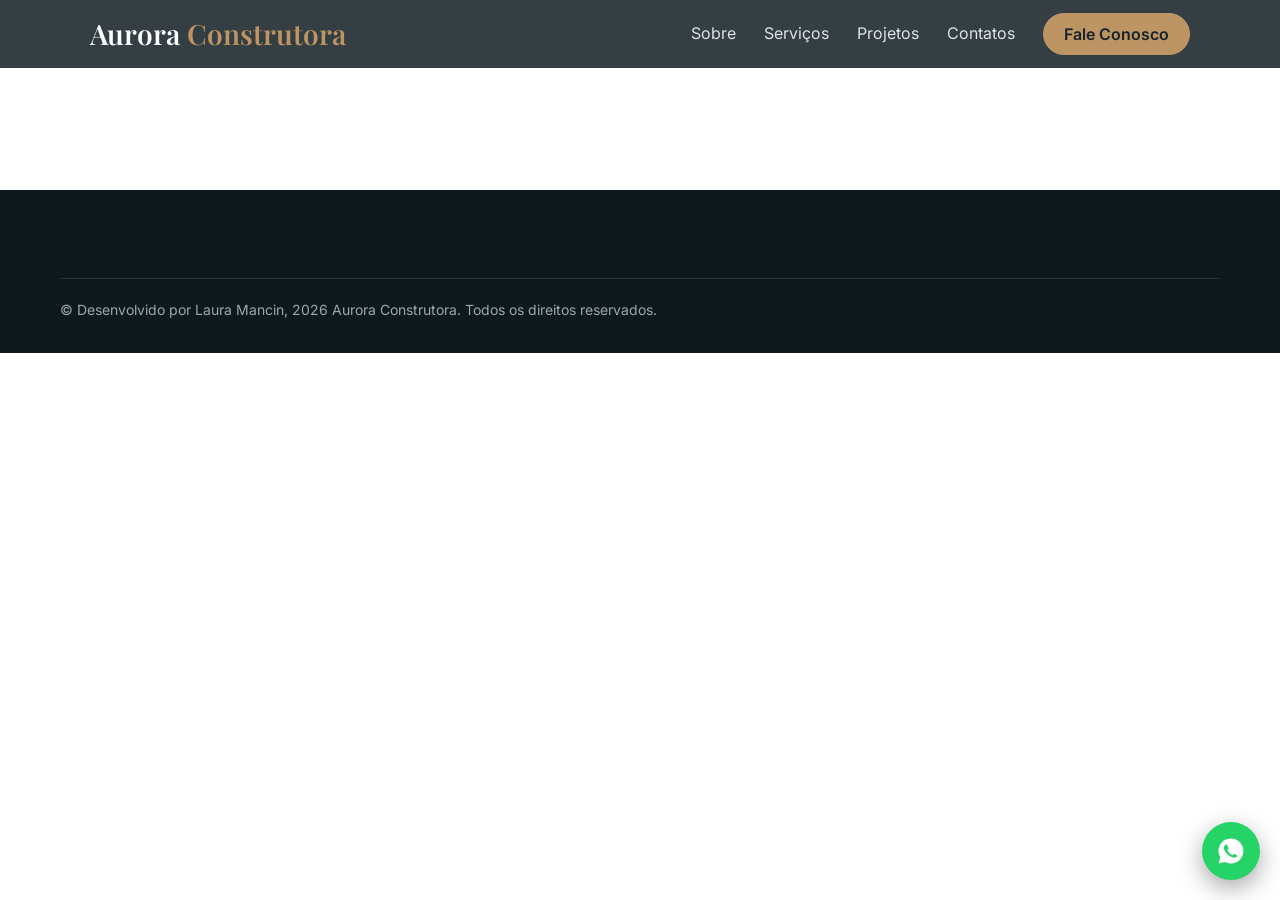
==== commit 259b52fe: "fix/alterando as imagens" ====
--- a/imovel.html
+++ b/imovel.html
@@ -32,12 +32,11 @@
     <main class="containerDetalhe" id="detalhe"></main>
 
     <footer class="rodape">
-        <p class="direitos">© 2026 Aurora Construtora. Todos os direitos reservados.</p>
+        <p class="direitos">© Desenvolvido por Laura Mancin, 2026 Aurora Construtora. Todos os direitos reservados.</p>
     </footer>
 
     <a class="whatsapp" href="https://wa.me/5519900000000" target="_blank" rel="noopener" aria-label="Falar no WhatsApp">
-        <svg viewBox="0 0 24 24"><path d="M12 2a10 10 0 00-8.6 15.1L2 22l5-1.3A10 10 0 1012 2zm5.2 14c-.2.6-1.3 1.2-1.8 1.2-.5.1-1 .2-3.3-.7-2.8-1.2-4.6-4-4.7-4.2-.1-.2-1.1-1.5-1.1-2.8s.7-2 1-2.3c.2-.3.5-.3.7-.3h.5c.2 0 .4 0 .6.5l.9 2.1c.1.2.1.4 0 .5l-.4.6-.4.4c-.1.2-.3.3-.1.6.2.3.8 1.3 1.7 2.1 1.2 1 2.1 1.3 2.4 1.5.3.1.5.1.6-.1l.9-1.1c.2-.3.4-.2.6-.1l2 1c.3.1.5.2.5.3.1.2.1.8-.1 1.4z"/></svg>
-    </a>
+        <svg viewBox="0 0 24 24"><path d="M12 2a10 10 0 00-8.6 15.1L2 22l5-1.3A10 10 0 1012 2zm5.2 14c-.2.6-1.3 1.2-1.8 1.2-.5.1-1 .2-3.3-.7-2.8-1.2-4.6-4-4.7-4.2-.1-.2-1.1-1.5-1.1-2.8s.7-2 1-2.3c.2-.3.5-.3.7-.3h.5c.2 0 .4 0 .6.5l.9 2.1c.1.2.1.4 0 .5l-.4.6-.4.4c-.1.2-.3.3-.1.6.2.3.8 1.3 1.7 2.1 1.2 1 2.1 1.3 2.4 1.5.3.1.5.1.6-.1l.9-1.1c.2-.3.
 
     <script src="./script.js" defer></script>
 </body>
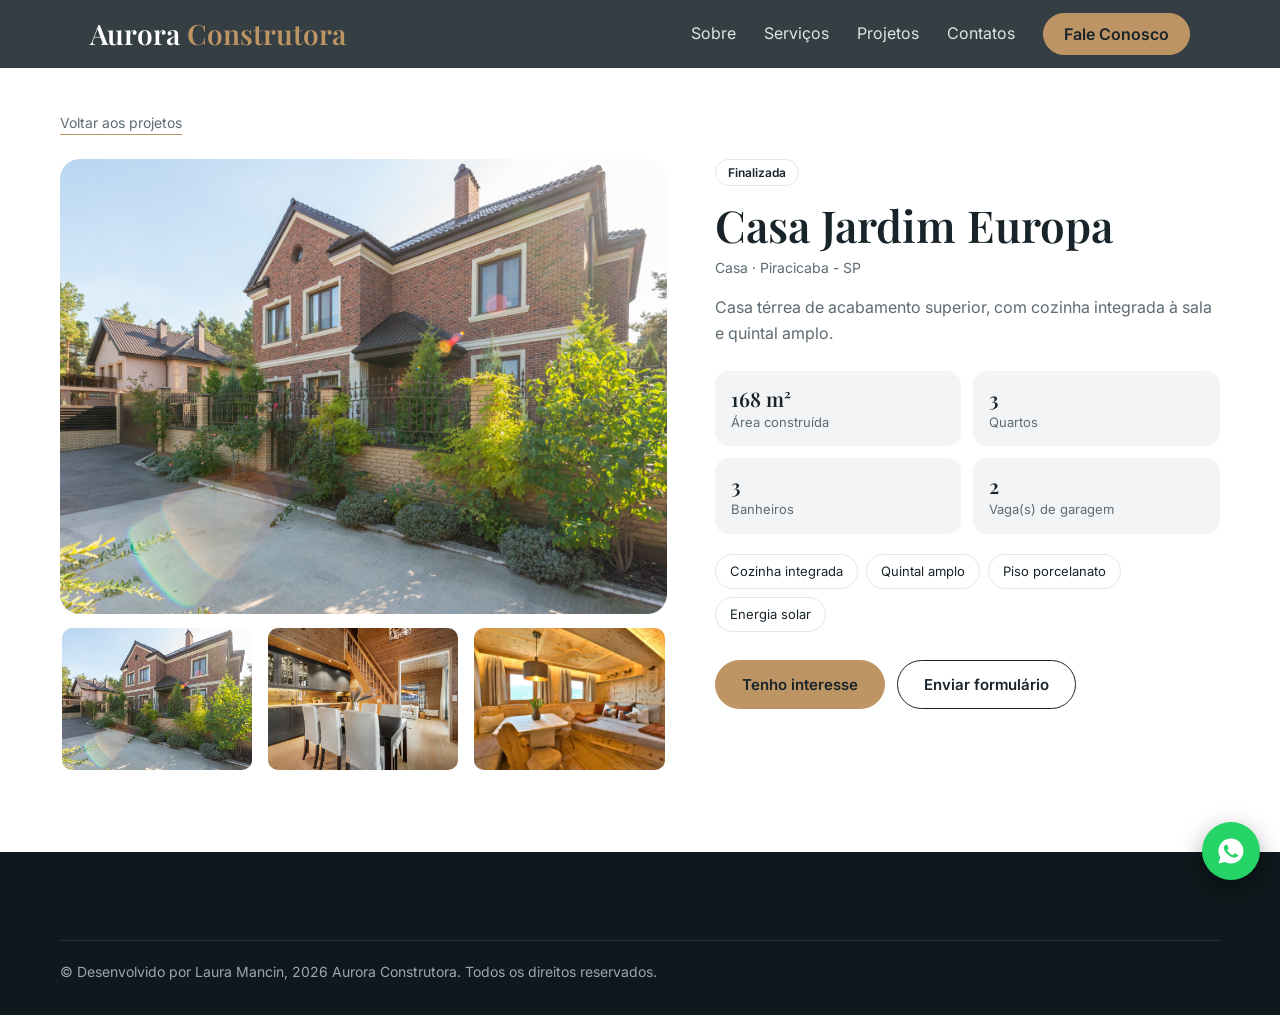
==== commit 3474ccb3: "fix/arrumando o script" ====
--- a/imovel.html
+++ b/imovel.html
@@ -36,8 +36,9 @@
     </footer>
 
     <a class="whatsapp" href="https://wa.me/5519900000000" target="_blank" rel="noopener" aria-label="Falar no WhatsApp">
-        <svg viewBox="0 0 24 24"><path d="M12 2a10 10 0 00-8.6 15.1L2 22l5-1.3A10 10 0 1012 2zm5.2 14c-.2.6-1.3 1.2-1.8 1.2-.5.1-1 .2-3.3-.7-2.8-1.2-4.6-4-4.7-4.2-.1-.2-1.1-1.5-1.1-2.8s.7-2 1-2.3c.2-.3.5-.3.7-.3h.5c.2 0 .4 0 .6.5l.9 2.1c.1.2.1.4 0 .5l-.4.6-.4.4c-.1.2-.3.3-.1.6.2.3.8 1.3 1.7 2.1 1.2 1 2.1 1.3 2.4 1.5.3.1.5.1.6-.1l.9-1.1c.2-.3.
+        <svg viewBox="0 0 24 24"><path d="M12 2a10 10 0 00-8.6 15.1L2 22l5-1.3A10 10 0 1012 2zm5.2 14c-.2.6-1.3 1.2-1.8 1.2-.5.1-1 .2-3.3-.7-2.8-1.2-4.6-4-4.7-4.2-.1-.2-1.1-1.5-1.1-2.8s.7-2 1-2.3c.2-.3.5-.3.7-.3h.5c.2 0 .4 0 .6.5l.9 2.1c.1.2.1.4 0 .5l-.4.6-.4.4c-.1.2-.3.3-.1.6.2.3.8 1.3 1.7 2.1 1.2 1 2.1 1.3 2.4 1.5.3.1.5.1.6-.1l.9-1.1c.2-.3.4-.2.6-.1l2 1c.3.1.5.2.5.3.1.2.1.8-.1 1.4z"/></svg>
+    </a>
 
-    <script src="./script.js" defer></script>
+    <script src="./script.js"></script>
 </body>
 </html>
--- a/styles/styles.css
+++ b/styles/styles.css
@@ -333,10 +333,15 @@
     max-width: 20ch;
 }
 
+
 .textoSobre {
     color: var(--texto);
     max-width: 62ch;
     margin-top: 24px;
+}
+
+.sobreTextos h1, .sobreTextos p {
+    margin-top: 70px;
 }
 
 .citacao {
@@ -437,10 +442,6 @@
     transition: filter .3s;
 }
 
-.cardCasa:hover {
-    filter: brightness(1.1);
-}
-
 .cardCasa::after {
     content: "";
     position: absolute;
@@ -450,15 +451,15 @@
 
 .cardCasa1 {
     grid-row: span 2;
-    background-image: url(../img/destaque1.jpg), linear-gradient(160deg, #2A3B44, #18242A);
+    background-image: url(../images/destaque1.jpg), linear-gradient(160deg, #2A3B44, #18242A);
 }
 
 .cardCasa2 {
-    background-image: url(../img/destaque2.jpg), linear-gradient(160deg, #35505d, #18242A);
+    background-image: url(../images/destaque2.jpg), linear-gradient(160deg, #35505d, #18242A);
 }
 
 .cardCasa3 {
-    background-image: url(../img/destaque3.jpg), linear-gradient(160deg, #2A3B44, #0f181c);
+    background-image: url(../images/destaque3.jpg), linear-gradient(160deg, #2A3B44, #0f181c);
 }
 
 .textoCard {
